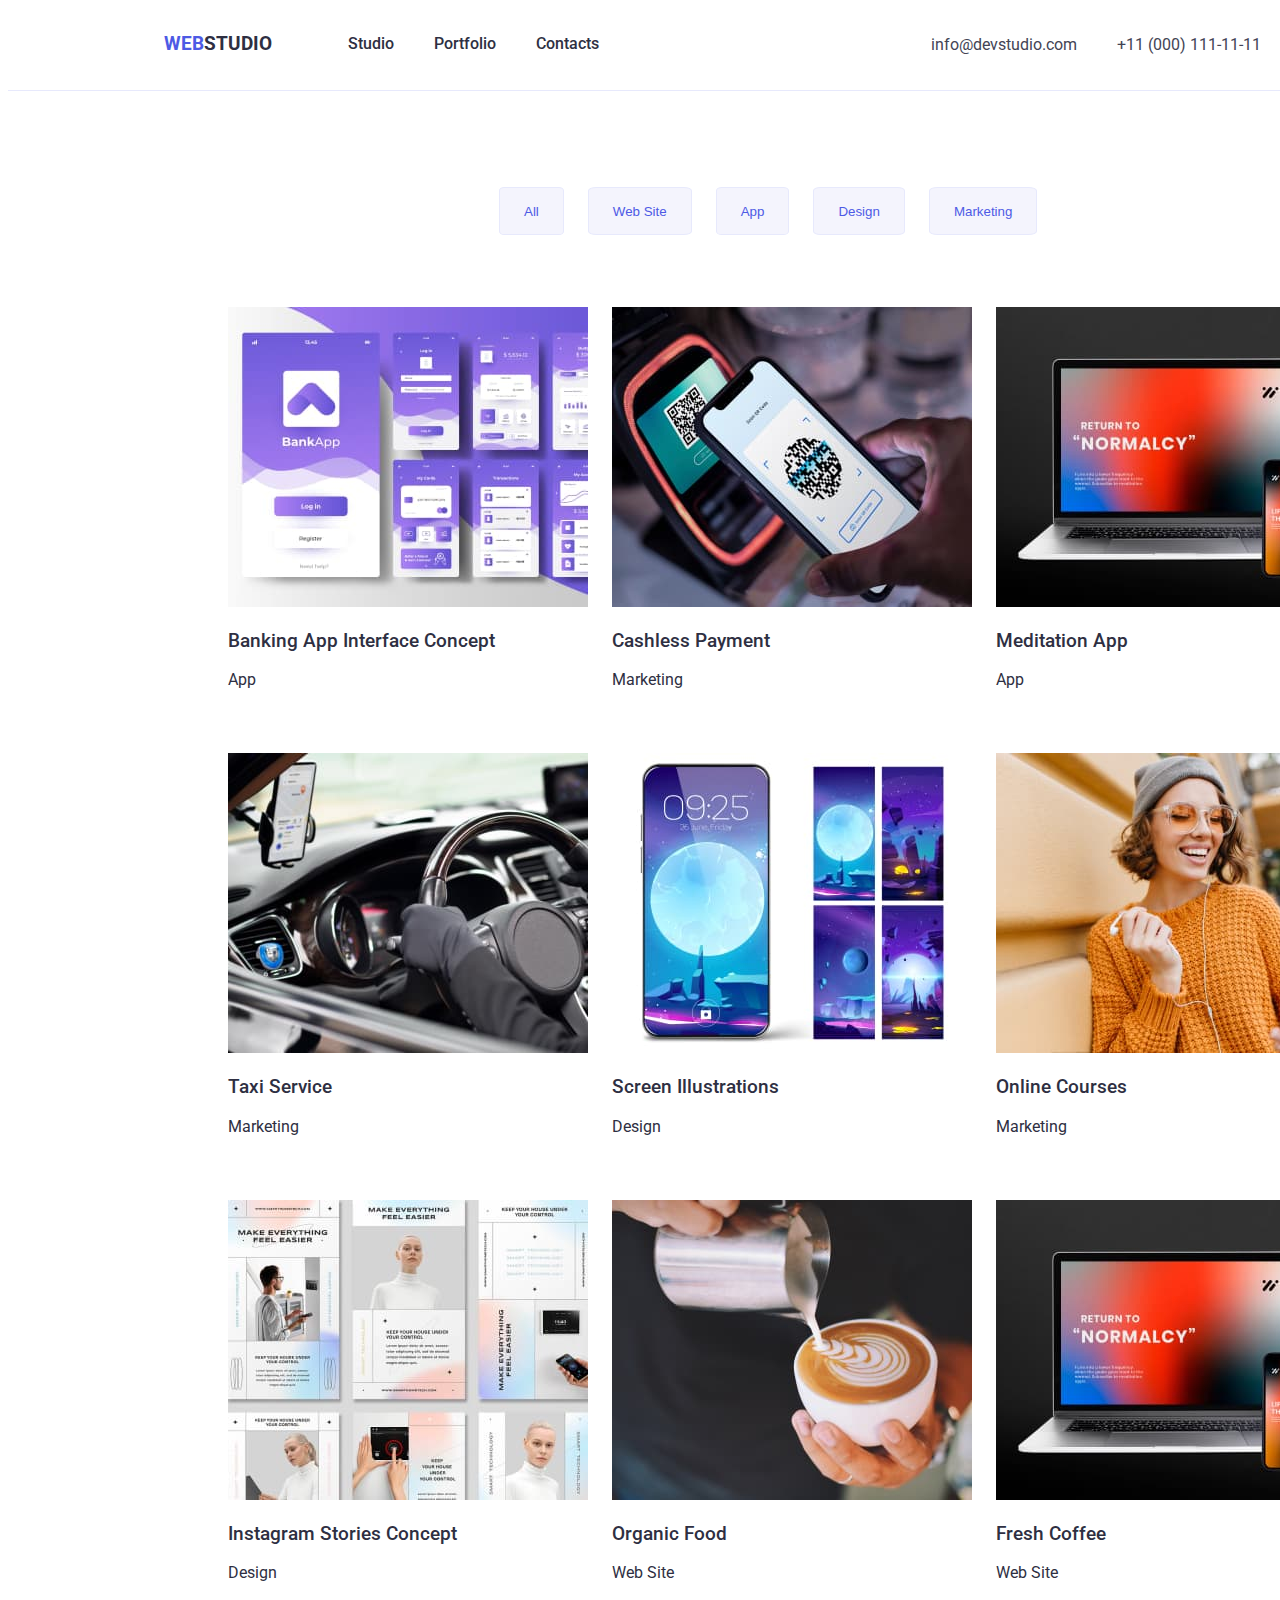
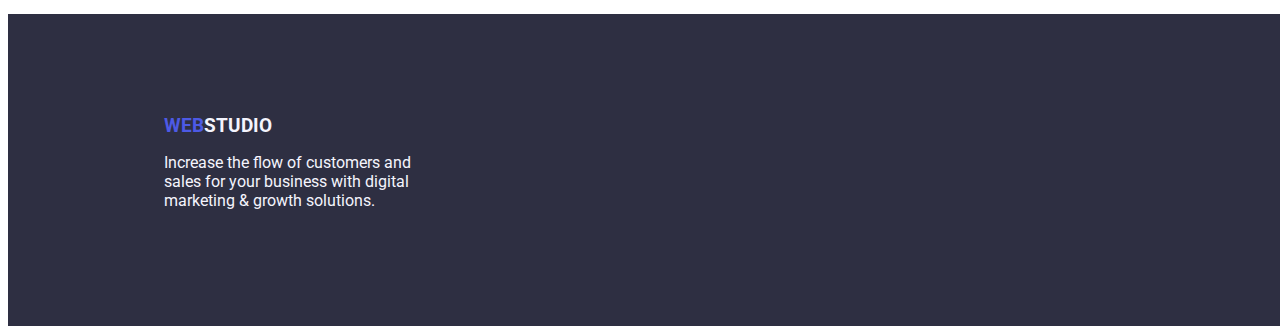
==== portfolio.html @ 5069da76 "Implemented markup of portfolio page" ====
<!DOCTYPE html>
<html lang="en">

<head>
    <meta charset="UTF-8">
    <meta name="viewport" content="width=device-width, initial-scale=1.0">
    <title>Document</title>
    <link rel="stylesheet" href="https://fonts.googleapis.com/css?family=Roboto:400,500,700|Raleway:800">
    <link rel="stylesheet" href="./css/styles.css" />
</head>

<body>
    <header>
        <nav>
            <a href="./index.html" class="logo">
                <span class="logo-prefix">WEB</span><span class="logo-suffix-header">STUDIO</span>
            </a>
            <ul class="medium-font navigation-links">
                <li><a href="./index.html">Studio</a></li>
                <li><a href="./portfolio.html">Portfolio</a></li>
                <li><a href="./index.html">Contacts</a></li>
            </ul>
        </nav>
        <address>
            <ul>
                <li><a href="mailto:info@devstudio.com">info@devstudio.com</a></li>
                <li><a href="tel:+110001111111">+11 (000) 111-11-11</a></li>
            </ul>
        </address>
    </header>

    <main>
        <ul class="filter">
            <li><button type="button" class="filter-item">All</button></li>
            <li><button type="button" class="filter-item">Web Site</button></li>
            <li><button type="button" class="filter-item">App</button></li>
            <li><button type="button" class="filter-item">Design</button></li>
            <li><button type="button" class="filter-item">Marketing</button></li>
        </ul>
        
        <ul class="filter-category">
            <li class="filter-category-item">
                <img src="./images/banking-app-interface.jpg" width="360" height="300" alt="Banking App Interface Concept">
                <h3 class="medium-font">Banking App Interface Concept</h3>
                <p>App</p>
            </li>
            <li class="filter-category-item">
                <img src="./images/cashless-payment.jpg" width="360" height="300" alt="Cashless Payment">
                <h3 class="medium-font">Cashless Payment</h3>
                <p>Marketing</p>
            </li>
            <li class="filter-category-item">
                <img src="./images/mediation-app.jpg" width="360" height="300" alt="Meditation App">
                <h3 class="medium-font">Meditation App</h3>
                <p>App</p>
            </li>
        </ul>

        <ul class="filter-category">
            <li class="filter-category-item">
                <img src="./images/taxi-service.jpg" width="360" height="300" alt="Taxi Service">
                <h3 class="medium-font">Taxi Service</h3>
                <p>Marketing</p>
            </li>
            <li class="filter-category-item">
                <img src="./images/screen-illustrations.jpg" width="360" height="300" alt="Screen Illustrations">
                <h3 class="medium-font">Screen Illustrations</h3>
                <p>Design</p>
            </li>
            <li class="filter-category-item">
                <img src="./images/onlince-courses.jpg" width="360" height="300" alt="Online Courses">
                <h3 class="medium-font">Online Courses</h3>
                <p>Marketing</p>
            </li>
        </ul>

        <ul class="filter-category">
            <li class="filter-category-item">
                <img src="./images/instagram-stories-concept.jpg" width="360" height="300" alt="Instagram Stories Concept">
                <h3 class="medium-font">Instagram Stories Concept</h3>
                <p>Design</p>
            </li>
            <li class="filter-category-item">
                <img src="./images/organoc-food.jpg" width="360" height="300" alt="Organic Food">
                <h3 class="medium-font">Organic Food</h3>
                <p>Web Site</p>
            </li>
            <li class="filter-category-item">
                <img src="./images/mediation-app.jpg" width="360" height="300" alt="Fresh Coffee">
                <h3 class="medium-font">Fresh Coffee</h3>
                <p>Web Site</p>
            </li>
        </ul>
    </main>

    <footer>
        <div class="footer-logo-container">
            <a href="./index.html" class="logo">
                <span class="logo-prefix">WEB</span><span class="logo-suffix-footer">STUDIO</span>
            </a>
            <p class="footer-text">Increase the flow of customers and sales for your business with digital marketing &amp; growth solutions.
            </p>
        </div>
    </footer>
</body>

</html>
---- css/styles.css ----
:root {
    --logo-prefix-color: #4D5AE5;
    --navy-blue: #2E2F42;
    --text-decoration: none;
    --main-footer-text-color: #F4F4FD;
 }
 
 body {
     font-family: 'Roboto', sans-serif;
     color: var(--navy-blue);
     width: 1440px;
     /* Default to Roboto Regular */
 }

 header {
    display: flex;
    justify-content: left;
    /* Aligns items with space in between */
    align-items: center;
    border-bottom: 1px solid #E7E9FC;
    /* Thick bottom border with color */
    padding-bottom: 10px;
}

footer {
    display: flex;
    justify-content: left;
    align-items: center;
    background-color: #2E2F42;
    height: 312px;
}

a {
    text-decoration: var(--text-decoration);
}

nav {
    display: flex;
    align-items: center;
    line-height: 72px;
}

ul {
    list-style-type: none;
}

nav ul {
    display: flex;
    list-style-type: none;
    margin: 0;
    flex-direction: row;
    padding: 0;
}

nav ul li, address ul li {
    margin-right: 40px;
    /* Adjust spacing between list items */
}

header address {
    display: flex;
    align-items: center;
    margin-left: 252px;
}

header address ul {
    display: flex;
    flex-direction: row;
    list-style-type: none;
}

header address ul a {
    color: #434455;
    font-style: normal;
}

.navigation-links a {
    color: var(--navy-blue);
}

 .bold-font {
     font-weight: bold;
 }

 .medium-font {
     font-weight: 500;
     /* Medium weight */
 }

 .raleway-font {
     font-family: 'Raleway', sans-serif;
     font-weight: 800;
     /* ExtraBold weight */
 }

 header .logo {
    margin-left: 156px;
    margin-right: 76px;
 }

 .logo {
    display: inline-block;
    text-decoration: none;
    color: #000;
    /* Assuming black color for the logo text */
    display: flex;
    align-items: center;
    /* Align items vertically in the center */
 }

.logo-prefix {
    font-weight: bold;
    font-size: 1.2em;
    color: var(--logo-prefix-color);
}

.logo-suffix-header {
    font-weight: bold;
    font-size: 1.2em;
    color: var(--navy-blue);
}

.logo-suffix-footer {
    font-weight: bold;
    font-size: 1.2em;
    color: var(--main-footer-text-color);
}

.footer-text {
    color: var(--main-footer-text-color);
}

.footer-logo-container {
    margin-left: 156px;
    margin-right: 76px;
    width: 264px;
    background-color: #f0f0f0;
    text-align: center;
    background-color: inherit;
}

.footer-logo-container p {
    text-align: left;
}

.filter {
    margin-top: 96px;
    margin-left: 427px;
    margin-bottom: 72px;
    /* margin-bottom: ; */
    display: flex;
}

.filter-item {
    color: #4D5AE5;
    background-color: #F4F4FD;
    height: 48px;
    padding-top: 12px;
    padding-bottom: 12px;
    padding-left: 24px;
    padding-right: 24px;
    border: 1px solid #E7E9FC;
    margin-left: 24px;
    border-radius: 8%;
}

.filter-item:hover {
    color: #FFFFFF;
    background-color: #404BBF;
}

.filter-category {
    margin-top: 48px;
    margin-left: 156px;
    display: flex;
}

.filter-category-item {
    margin-left: 24px;
    /* display: flex; */
}
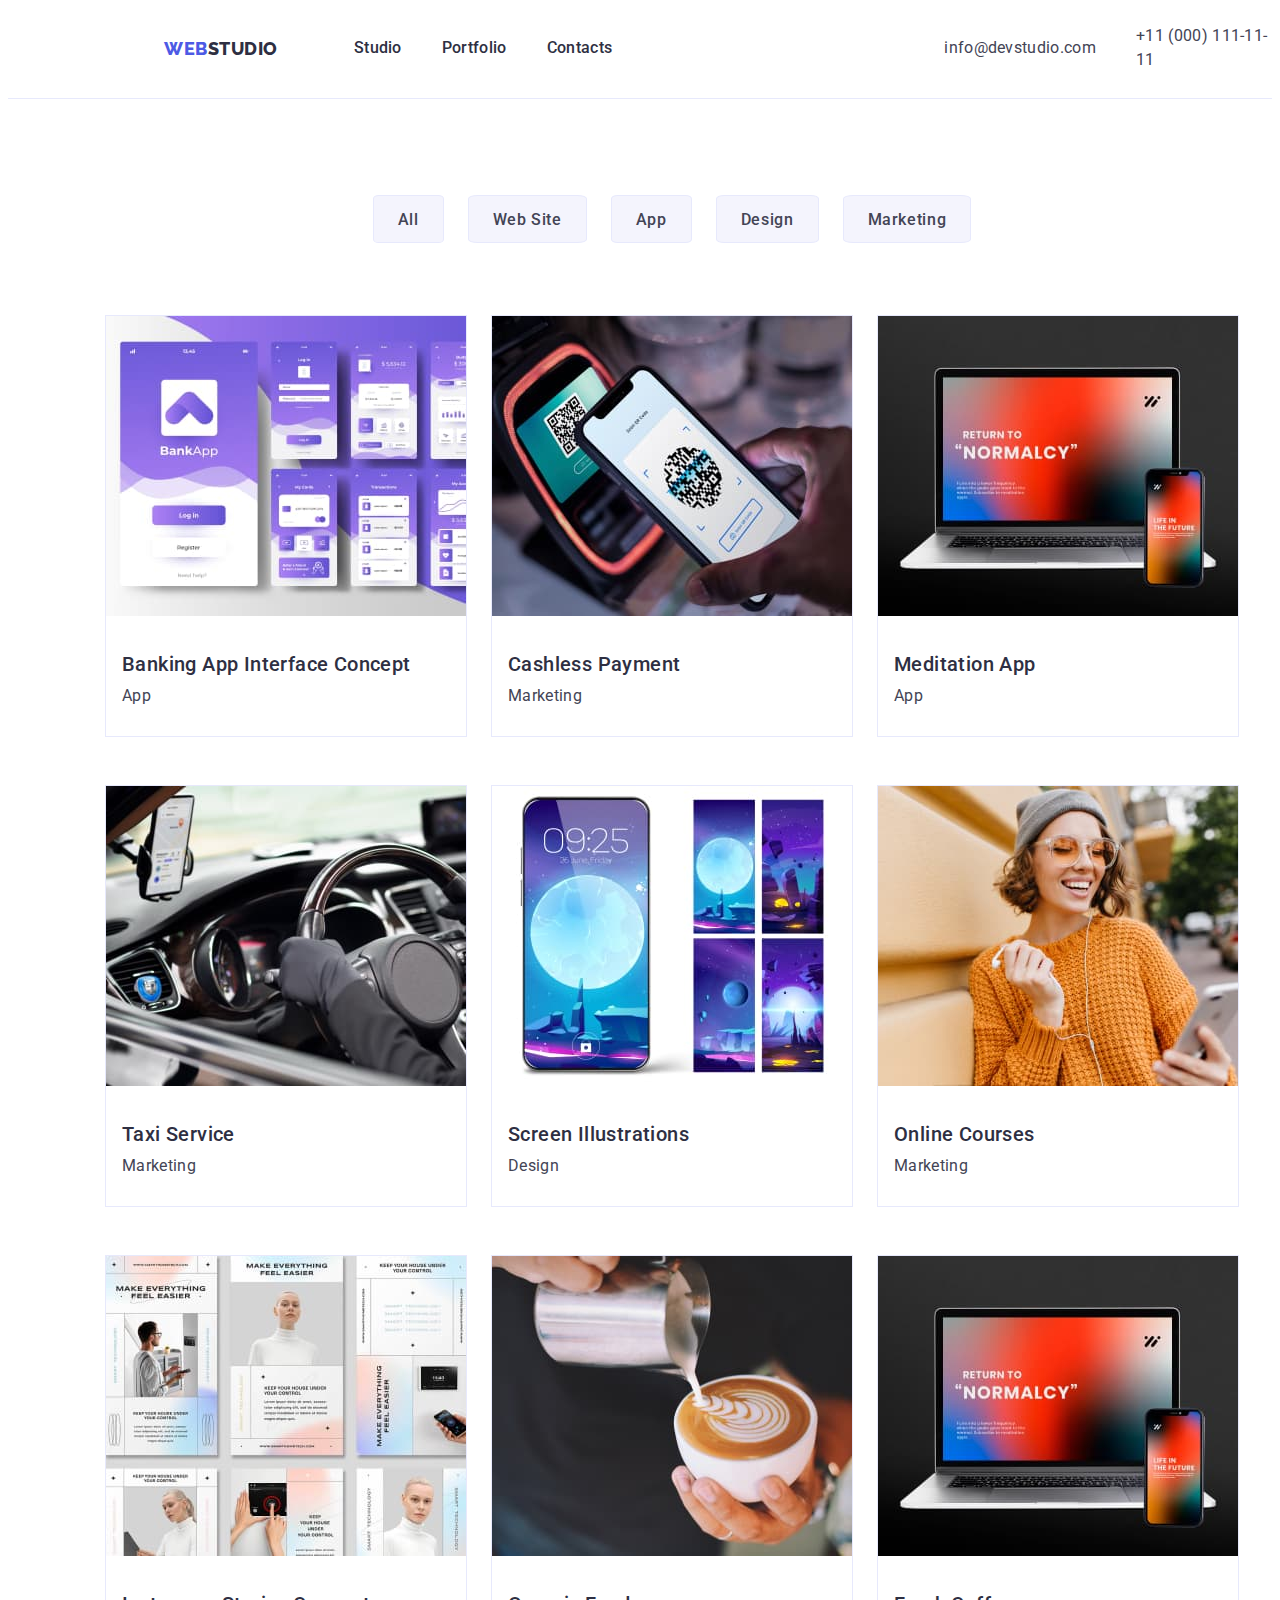
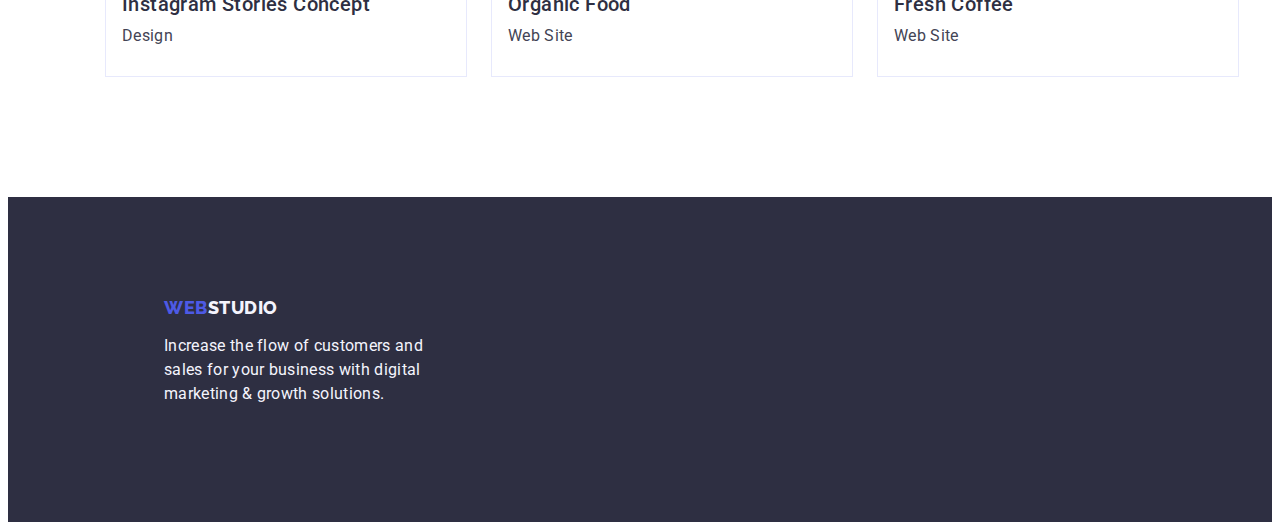
==== commit df11586b: "Fixes after code review" ====
--- a/portfolio.html
+++ b/portfolio.html
@@ -4,99 +4,105 @@
 <head>
     <meta charset="UTF-8">
     <meta name="viewport" content="width=device-width, initial-scale=1.0">
-    <title>Document</title>
-    <link rel="stylesheet" href="https://fonts.googleapis.com/css?family=Roboto:400,500,700|Raleway:800">
+    <title>Portfolio</title>
+    <link rel="preconnect" href="https://fonts.googleapis.com">
+    <link rel="preconnect" href="https://fonts.gstatic.com" crossorigin>
+    <link href="https://fonts.googleapis.com/css2?family=Raleway:wght@800&family=Roboto:wght@400;500;700&display=swap"
+        rel="stylesheet">
     <link rel="stylesheet" href="./css/styles.css" />
 </head>
 
 <body>
-    <header>
-        <nav>
+    <header class="header-container">
+        <nav class="navigation-section">
             <a href="./index.html" class="logo">
-                <span class="logo-prefix">WEB</span><span class="logo-suffix-header">STUDIO</span>
+                WEB<span class="logo-suffix-header">STUDIO</span>
             </a>
-            <ul class="medium-font navigation-links">
-                <li><a href="./index.html">Studio</a></li>
-                <li><a href="./portfolio.html">Portfolio</a></li>
-                <li><a href="./index.html">Contacts</a></li>
+            <ul class="list navigation-list">
+                <li><a href="./index.html" class="navigation-link">Studio</a></li>
+                <li><a href="./portfolio.html" class="navigation-link">Portfolio</a></li>
+                <li><a href="./index.html" class="navigation-link">Contacts</a></li>
             </ul>
         </nav>
-        <address>
-            <ul>
-                <li><a href="mailto:info@devstudio.com">info@devstudio.com</a></li>
-                <li><a href="tel:+110001111111">+11 (000) 111-11-11</a></li>
+        <address class="address-section">
+            <ul class="list address-section-list">
+                <li><a href="mailto:info@devstudio.com" class="address-item">info@devstudio.com</a></li>
+                <li><a href="tel:+110001111111" class="address-item">+11 (000) 111-11-11</a></li>
             </ul>
         </address>
     </header>
 
     <main>
-        <ul class="filter">
-            <li><button type="button" class="filter-item">All</button></li>
-            <li><button type="button" class="filter-item">Web Site</button></li>
-            <li><button type="button" class="filter-item">App</button></li>
-            <li><button type="button" class="filter-item">Design</button></li>
-            <li><button type="button" class="filter-item">Marketing</button></li>
-        </ul>
-        
-        <ul class="filter-category">
-            <li class="filter-category-item">
-                <img src="./images/banking-app-interface.jpg" width="360" height="300" alt="Banking App Interface Concept">
-                <h3 class="medium-font">Banking App Interface Concept</h3>
-                <p>App</p>
-            </li>
-            <li class="filter-category-item">
-                <img src="./images/cashless-payment.jpg" width="360" height="300" alt="Cashless Payment">
-                <h3 class="medium-font">Cashless Payment</h3>
-                <p>Marketing</p>
-            </li>
-            <li class="filter-category-item">
-                <img src="./images/mediation-app.jpg" width="360" height="300" alt="Meditation App">
-                <h3 class="medium-font">Meditation App</h3>
-                <p>App</p>
-            </li>
-        </ul>
-
-        <ul class="filter-category">
-            <li class="filter-category-item">
-                <img src="./images/taxi-service.jpg" width="360" height="300" alt="Taxi Service">
-                <h3 class="medium-font">Taxi Service</h3>
-                <p>Marketing</p>
-            </li>
-            <li class="filter-category-item">
-                <img src="./images/screen-illustrations.jpg" width="360" height="300" alt="Screen Illustrations">
-                <h3 class="medium-font">Screen Illustrations</h3>
-                <p>Design</p>
-            </li>
-            <li class="filter-category-item">
-                <img src="./images/onlince-courses.jpg" width="360" height="300" alt="Online Courses">
-                <h3 class="medium-font">Online Courses</h3>
-                <p>Marketing</p>
-            </li>
-        </ul>
-
-        <ul class="filter-category">
-            <li class="filter-category-item">
-                <img src="./images/instagram-stories-concept.jpg" width="360" height="300" alt="Instagram Stories Concept">
-                <h3 class="medium-font">Instagram Stories Concept</h3>
-                <p>Design</p>
-            </li>
-            <li class="filter-category-item">
-                <img src="./images/organoc-food.jpg" width="360" height="300" alt="Organic Food">
-                <h3 class="medium-font">Organic Food</h3>
-                <p>Web Site</p>
-            </li>
-            <li class="filter-category-item">
-                <img src="./images/mediation-app.jpg" width="360" height="300" alt="Fresh Coffee">
-                <h3 class="medium-font">Fresh Coffee</h3>
-                <p>Web Site</p>
-            </li>
-        </ul>
+        <section class="section-container">
+            <h1 class="hidden-element">Portfolio projects</h1>
+            <ul class="list filter">
+                <li><button type="button" class="filter-item">All</button></li>
+                <li><button type="button" class="filter-item">Web Site</button></li>
+                <li><button type="button" class="filter-item">App</button></li>
+                <li><button type="button" class="filter-item">Design</button></li>
+                <li><button type="button" class="filter-item">Marketing</button></li>
+            </ul>
+            
+            <ul class="list filter-category">
+                <li class="list-item filter-category-list-item">
+                    <img src="./images/portfolio/banking-app-interface.jpg" width="360" height="300" alt="Banking App Interface Concept">
+                    <h2 class="filter-item-title">Banking App Interface Concept</h2>
+                    <p class="filter-item-description">App</p>
+                </li>
+                <li class="list-item filter-category-list-item">
+                    <img src="./images/portfolio/cashless-payment.jpg" width="360" height="300" alt="Cashless Payment">
+                    <h2 class="filter-item-title">Cashless Payment</h2>
+                    <p class="filter-item-description">Marketing</p>
+                </li>
+                <li class="list-item filter-category-list-item">
+                    <img src="./images/portfolio/mediation-app.jpg" width="360" height="300" alt="Meditation App">
+                    <h2 class="filter-item-title">Meditation App</h2>
+                    <p class="filter-item-description">App</p>
+                </li>
+            </ul>
+            
+            <ul class="list filter-category">
+                <li class="list-item filter-category-list-item">
+                    <img src="./images/portfolio/taxi-service.jpg" width="360" height="300" alt="Taxi Service">
+                    <h2 class="filter-item-title">Taxi Service</h2>
+                    <p class="filter-item-description">Marketing</p>
+                </li>
+                <li class="list-item filter-category-list-item">
+                    <img src="./images/portfolio/screen-illustrations.jpg" width="360" height="300" alt="Screen Illustrations">
+                    <h2 class="filter-item-title">Screen Illustrations</h2>
+                    <p class="filter-item-description">Design</p>
+                </li>
+                <li class="list-item filter-category-list-item">
+                    <img src="./images/portfolio/onlince-courses.jpg" width="360" height="300" alt="Online Courses">
+                    <h2 class="filter-item-title">Online Courses</h2>
+                    <p class="filter-item-description">Marketing</p>
+                </li>
+            </ul>
+            
+            <ul class="list filter-category">
+                <li class="list-item filter-category-list-item">
+                    <img src="./images/portfolio/instagram-stories-concept.jpg" width="360" height="300" alt="Instagram Stories Concept">
+                    <h2 class="filter-item-title">Instagram Stories Concept</h2>
+                    <p class="filter-item-description">Design</p>
+                </li>
+                <li class="list-item filter-category-list-item">
+                    <img src="./images/portfolio/organoc-food.jpg" width="360" height="300" alt="Organic Food">
+                    <h2 class="filter-item-title">Organic Food</h2>
+                    <p class="filter-item-description">Web Site</p>
+                </li>
+                <li class="list-item filter-category-list-item">
+                    <img src="./images/portfolio/mediation-app.jpg" width="360" height="300" alt="Fresh Coffee">
+                    <h2 class="filter-item-title">Fresh Coffee</h2>
+                    <p class="filter-item-description">Web Site</p>
+                </li>
+            </ul>
+        </section>
     </main>
 
-    <footer>
+    <footer class="footer-container">
         <div class="footer-logo-container">
             <a href="./index.html" class="logo">
-                <span class="logo-prefix">WEB</span><span class="logo-suffix-footer">STUDIO</span>
+                WEB<span class="logo-suffix-footer">STUDIO</span>
             </a>
             <p class="footer-text">Increase the flow of customers and sales for your business with digital marketing &amp; growth solutions.
             </p>
--- a/css/styles.css
+++ b/css/styles.css
@@ -1,181 +1,282 @@
- :root {
-    --logo-prefix-color: #4D5AE5;
-    --navy-blue: #2E2F42;
-    --text-decoration: none;
-    --main-footer-text-color: #F4F4FD;
- }
- 
- body {
-     font-family: 'Roboto', sans-serif;
-     color: var(--navy-blue);
-     width: 1440px;
-     /* Default to Roboto Regular */
- }
-
- header {
-    display: flex;
-    justify-content: left;
-    /* Aligns items with space in between */
-    align-items: center;
-    border-bottom: 1px solid #E7E9FC;
-    /* Thick bottom border with color */
-    padding-bottom: 10px;
-}
-
-footer {
-    display: flex;
-    justify-content: left;
-    align-items: center;
-    background-color: #2E2F42;
-    height: 312px;
-}
-
-a {
-    text-decoration: var(--text-decoration);
-}
-
-nav {
-    display: flex;
-    align-items: center;
-    line-height: 72px;
-}
-
-ul {
-    list-style-type: none;
-}
-
-nav ul {
-    display: flex;
-    list-style-type: none;
-    margin: 0;
-    flex-direction: row;
-    padding: 0;
-}
-
-nav ul li, address ul li {
-    margin-right: 40px;
-    /* Adjust spacing between list items */
-}
-
-header address {
-    display: flex;
-    align-items: center;
-    margin-left: 252px;
-}
-
-header address ul {
-    display: flex;
-    flex-direction: row;
-    list-style-type: none;
-}
-
-header address ul a {
-    color: #434455;
-    font-style: normal;
-}
-
-.navigation-links a {
-    color: var(--navy-blue);
-}
-
- .bold-font {
-     font-weight: bold;
- }
-
- .medium-font {
-     font-weight: 500;
-     /* Medium weight */
- }
-
- .raleway-font {
-     font-family: 'Raleway', sans-serif;
-     font-weight: 800;
-     /* ExtraBold weight */
- }
-
- header .logo {
-    margin-left: 156px;
-    margin-right: 76px;
- }
-
- .logo {
-    display: inline-block;
-    text-decoration: none;
-    color: #000;
-    /* Assuming black color for the logo text */
-    display: flex;
-    align-items: center;
-    /* Align items vertically in the center */
- }
-
-.logo-prefix {
-    font-weight: bold;
-    font-size: 1.2em;
-    color: var(--logo-prefix-color);
+:root {
+  --iris: #4d5ae5;
+  --navy-blue: #2e2f42;
+  --text-decoration: none;
+  --cloud: #f4f4fd;
+  --slate: #434455;
+  --white: #fff;
+}
+
+body {
+  font-family: "Roboto", sans-serif;
+  color: var(--navy-blue);
+}
+
+h1,
+h2,
+h3 {
+  margin: 0 auto;
+}
+
+.header-container {
+  display: flex;
+  justify-content: left;
+  align-items: center;
+  border-bottom: 1px solid #e7e9fc;
+  padding-bottom: 10px;
+}
+
+.footer-container {
+  display: flex;
+  justify-content: left;
+  align-items: center;
+  background-color: var(--navy-blue);
+}
+
+.navigation-section {
+  display: flex;
+  align-items: center;
+  line-height: 72px;
+}
+
+.address-section {
+  display: flex;
+  align-items: center;
+  margin-left: 252px;
+}
+
+.address-item {
+  font: 400 16px / 1.5 "Roboto", sans-serif;
+  letter-spacing: 0.02em;
+  color: var(--slate);
+  text-decoration: var(--text-decoration);
+  margin-right: 40px;
+}
+
+.navigation-list {
+  margin: 0;
+  flex-direction: row;
+  padding: 0;
+}
+
+.navigation-link {
+  font: 500 16px / 1.5 "Roboto", sans-serif;
+  letter-spacing: 0.02em;
+  color: var(--navy-blue);
+  text-decoration: var(--text-decoration);
+  margin-right: 40px;
+}
+
+.bold-font {
+  font-weight: bold;
+}
+
+.raleway-font {
+  font-family: "Raleway", sans-serif;
+  font-weight: 800;
+}
+
+.header-container .logo {
+  margin-left: 156px;
+  margin-right: 76px;
+}
+
+.logo {
+  font: 800 18px / 1.16667 "Raleway", sans-serif;
+  letter-spacing: 0.03em;
+  text-transform: uppercase;
+  text-decoration: none;
+  color: var(--iris);
+  display: flex;
+  align-items: center;
+  justify-content: flex-start;
+  flex-direction: row;
+  gap: 0px;
 }
 
 .logo-suffix-header {
-    font-weight: bold;
-    font-size: 1.2em;
-    color: var(--navy-blue);
+  color: var(--navy-blue);
 }
 
 .logo-suffix-footer {
-    font-weight: bold;
-    font-size: 1.2em;
-    color: var(--main-footer-text-color);
+  color: var(--cloud);
 }
 
 .footer-text {
-    color: var(--main-footer-text-color);
+  font: 400 16px / 1.5 "Roboto", sans-serif;
+  letter-spacing: 0.02em;
+  color: var(--cloud);
+  text-align: left;
 }
 
 .footer-logo-container {
-    margin-left: 156px;
-    margin-right: 76px;
-    width: 264px;
-    background-color: #f0f0f0;
-    text-align: center;
-    background-color: inherit;
-}
-
-.footer-logo-container p {
-    text-align: left;
+  margin-left: 156px;
+  margin-right: 76px;
+  margin-top: 100px;
+  margin-bottom: 100px;
+  width: 264px;
+  background-color: #f0f0f0;
+  text-align: center;
+  background-color: inherit;
 }
 
 .filter {
-    margin-top: 96px;
-    margin-left: 427px;
-    margin-bottom: 72px;
-    /* margin-bottom: ; */
-    display: flex;
+  display: flex;
+  list-style-type: none;
+  margin-top: 96px;
+  margin-bottom: 72px;
 }
 
 .filter-item {
-    color: #4D5AE5;
-    background-color: #F4F4FD;
-    height: 48px;
-    padding-top: 12px;
-    padding-bottom: 12px;
-    padding-left: 24px;
-    padding-right: 24px;
-    border: 1px solid #E7E9FC;
-    margin-left: 24px;
-    border-radius: 8%;
+  font: 500 16px / 1.5 "Roboto", sans-serif;
+  letter-spacing: 0.04em;
+  text-align: center;
+  color: var(--slate);
+  background-color: var(--cloud);
+  height: 48px;
+  padding-top: 12px;
+  padding-bottom: 12px;
+  padding-left: 24px;
+  padding-right: 24px;
+  border: 1px solid #e7e9fc;
+  margin-left: 24px;
+  border-radius: 8%;
+}
+
+.filter-item-title {
+  font: 500 20px / 1.2 "Roboto", sans-serif;
+  letter-spacing: 0.02em;
+  color: var(--navy-blue);
+  margin-top: 32px;
+  margin-left: 16px;
+}
+
+.filter-item-description {
+  font: 400 16px / 1.5 "Roboto", sans-serif;
+  letter-spacing: 0.02em;
+  color: var(--slate);
+  margin-top: 8px;
+  margin-left: 16px;
+  margin-bottom: 32px;
 }
 
 .filter-item:hover {
-    color: #FFFFFF;
-    background-color: #404BBF;
+  color: #ffffff;
+  box-shadow: 0 2px 2px 0 rgba(0, 0, 0, 0.12), 0 2px 1px 0 rgba(0, 0, 0, 0.08),
+    0 3px 1px 0 rgba(0, 0, 0, 0.1);
+  background: #404bbf;
 }
 
 .filter-category {
-    margin-top: 48px;
-    margin-left: 156px;
-    display: flex;
-}
-
-.filter-category-item {
-    margin-left: 24px;
-    /* display: flex; */
-}+  margin-top: 48px;
+}
+
+.filter-category-list-item {
+  border: 1px solid #e7e9fc;
+  width: 360px;
+  height: 420px;
+}
+
+.list {
+  display: flex;
+  list-style-type: none;
+  flex-direction: row;
+  align-items: center;
+  justify-content: center;
+}
+
+.list-item {
+  margin-left: 24px;
+}
+
+.hidden-element {
+  display: none;
+}
+
+.order-section-container {
+  text-align: center;
+  background-color: var(--navy-blue);
+}
+
+.order-section-title {
+  display: block;
+  padding-top: 188px;
+  width: 496px;
+  font: 700 56px / 1.07143 "Roboto", sans-serif;
+  letter-spacing: 0.02em;
+  text-align: center;
+  color: var(--white);
+}
+
+.order-section-button {
+  margin-top: 48px;
+  margin-bottom: 188px;
+  border-radius: 4px;
+  padding: 16px 32px;
+  width: 169px;
+  height: 56px;
+  box-shadow: 0 4px 4px 0 rgba(0, 0, 0, 0.15);
+  background-color: var(--iris);
+  font: 500 16px / 1.5 "Roboto", sans-serif;
+  letter-spacing: 0.02em;
+  color: var(--white);
+}
+
+.section-container {
+  margin-bottom: 120px;
+}
+
+.differences-section-item {
+  width: 264px;
+  letter-spacing: 0.02em;
+}
+
+.section-item-title {
+  font: 500 20px / 1.2 "Roboto", sans-serif;
+  color: var(--navy-blue);
+}
+
+.section-item-description {
+  font: 400 16px / 1.5 "Roboto", sans-serif;
+  color: var(--slate);
+}
+
+.section-h2-title {
+  font: 700 36px / 1.11111 "Roboto", sans-serif;
+  letter-spacing: 0.02em;
+  text-transform: capitalize;
+  text-align: center;
+  color: var(--navy-blue);
+}
+
+.section-list {
+  margin-top: 72px;
+}
+
+.team-section-container {
+  padding: 120px 0;
+  background-color: var(--cloud);
+}
+
+.team-section-list-item {
+  box-shadow: 0 2px 1px 0 rgba(46, 47, 66, 0.08),
+    0 1px 1px 0 rgba(46, 47, 66, 0.16), 0 1px 6px 0 rgba(46, 47, 66, 0.08);
+  background-color: var(--white);
+  border-radius: 0 0 4px 4px;
+  width: 264px;
+  height: 380px;
+  text-align: center;
+}
+
+.team-section-photo-description-container {
+  padding: 31px 16px;
+}
+
+.team-section-item-title {
+  margin-top: 32px;
+}
+
+.team-section-item-description {
+  margin-top: 8px;
+  margin-bottom: 32px;
+}
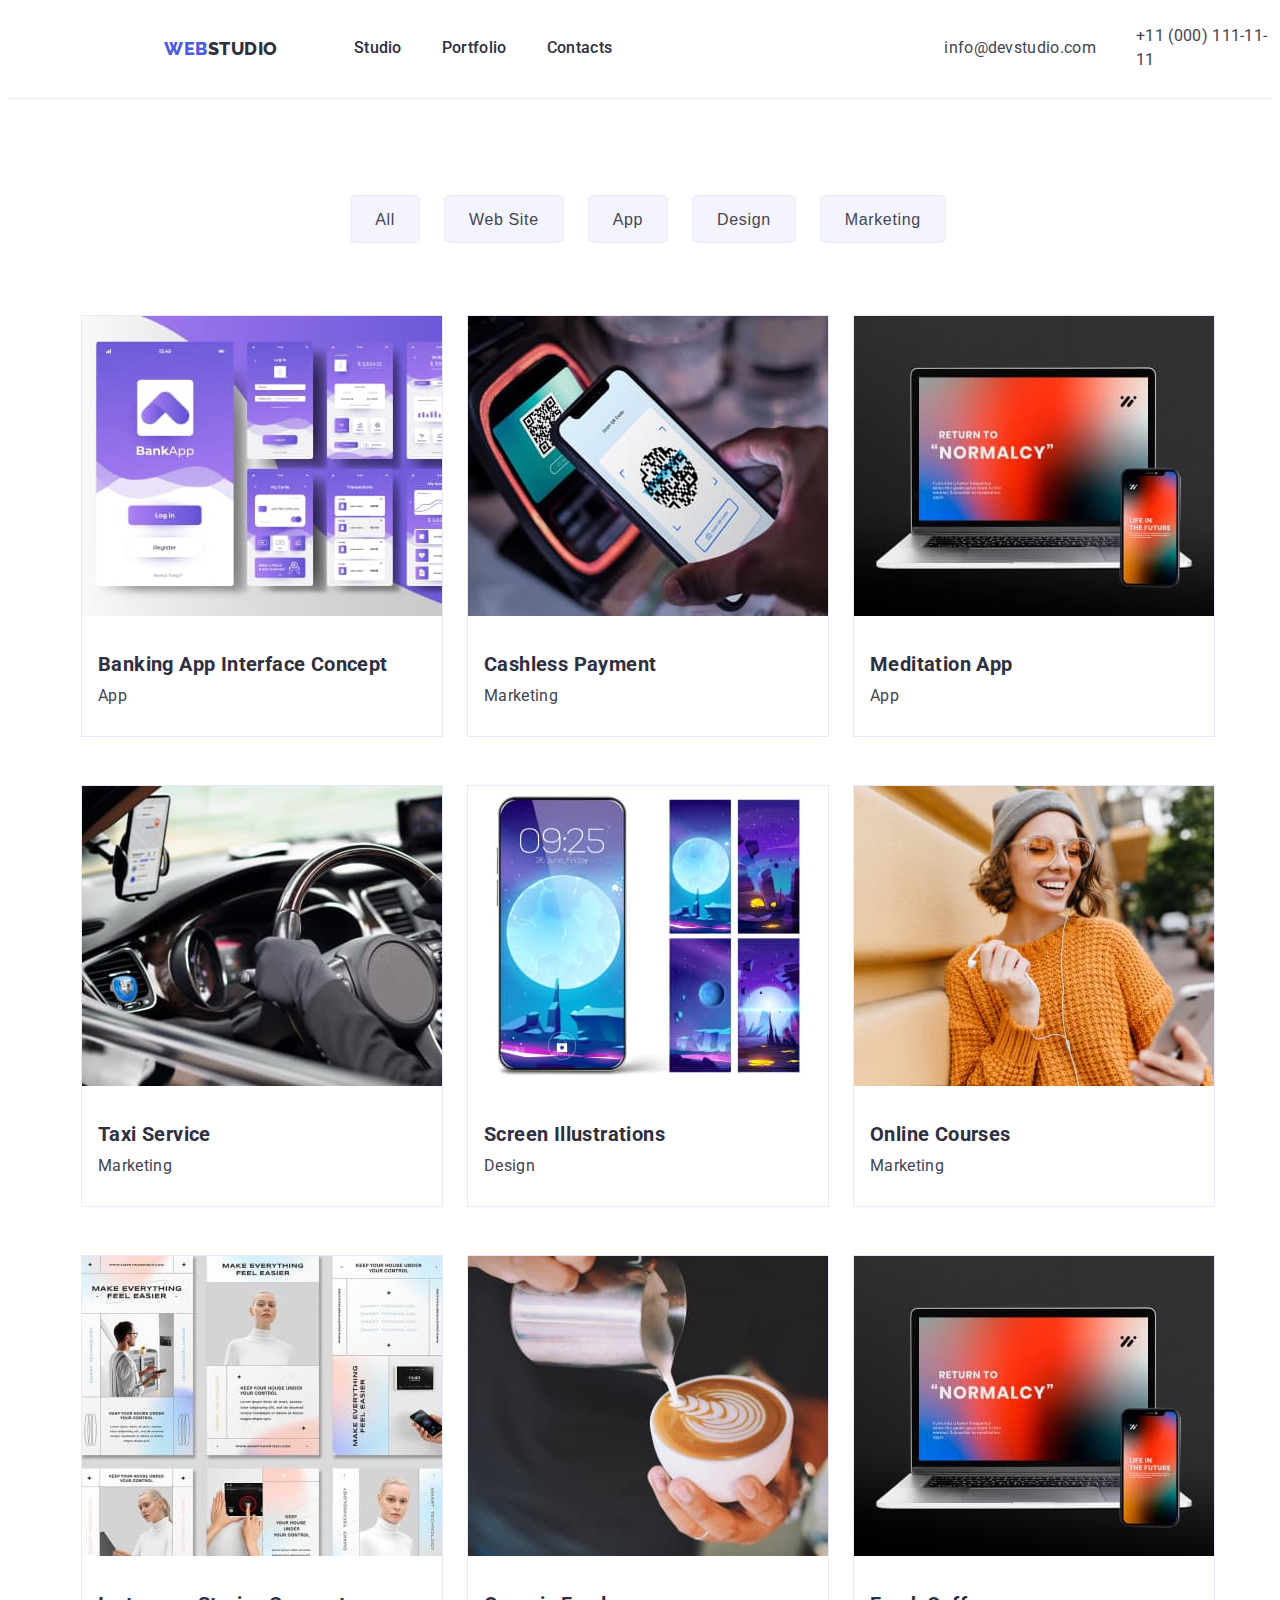
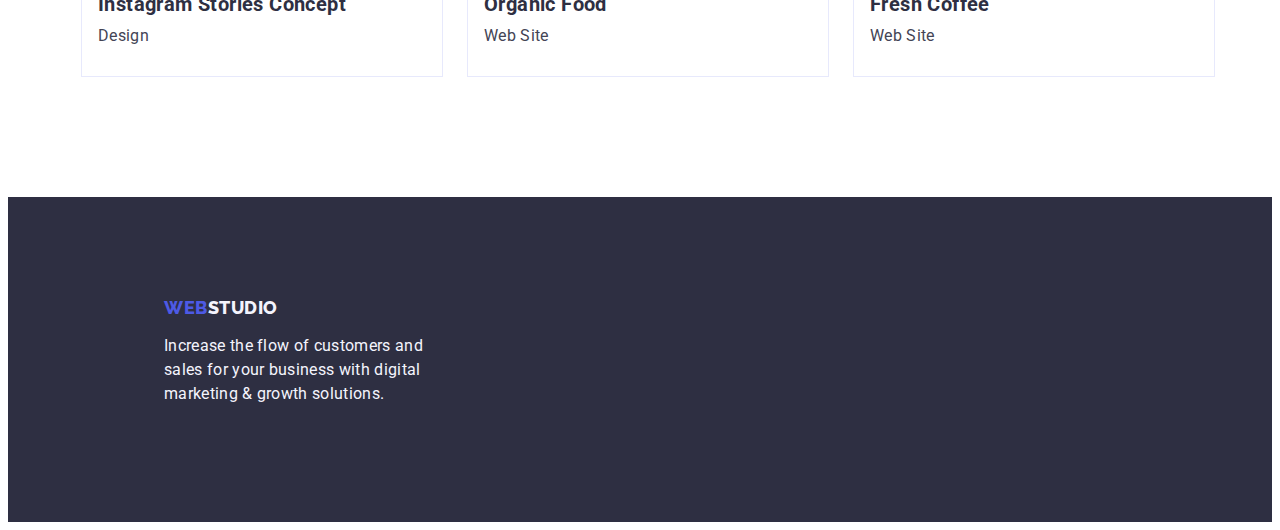
==== commit 17e16706: "Fixed review comment AGAIN" ====
--- a/portfolio.html
+++ b/portfolio.html
@@ -19,9 +19,9 @@
                 WEB<span class="logo-suffix-header">STUDIO</span>
             </a>
             <ul class="list navigation-list">
-                <li><a href="./index.html" class="navigation-link">Studio</a></li>
-                <li><a href="./portfolio.html" class="navigation-link">Portfolio</a></li>
-                <li><a href="./index.html" class="navigation-link">Contacts</a></li>
+                <li class="navigation-list-item"><a href="./index.html" class="navigation-link">Studio</a></li>
+                <li class="navigation-list-item"><a href="./portfolio.html" class="navigation-link">Portfolio</a></li>
+                <li class="navigation-list-item"><a href="./index.html" class="navigation-link">Contacts</a></li>
             </ul>
         </nav>
         <address class="address-section">
@@ -36,11 +36,11 @@
         <section class="section-container">
             <h1 class="hidden-element">Portfolio projects</h1>
             <ul class="list filter">
-                <li><button type="button" class="filter-item">All</button></li>
-                <li><button type="button" class="filter-item">Web Site</button></li>
-                <li><button type="button" class="filter-item">App</button></li>
-                <li><button type="button" class="filter-item">Design</button></li>
-                <li><button type="button" class="filter-item">Marketing</button></li>
+                <li class="filter-list-item"><button type="button" class="filter-item">All</button></li>
+                <li class="filter-list-item"><button type="button" class="filter-item">Web Site</button></li>
+                <li class="filter-list-item"><button type="button" class="filter-item">App</button></li>
+                <li class="filter-list-item"><button type="button" class="filter-item">Design</button></li>
+                <li class="filter-list-item"><button type="button" class="filter-item">Marketing</button></li>
             </ul>
             
             <ul class="list filter-category">
--- a/css/styles.css
+++ b/css/styles.css
@@ -59,12 +59,21 @@
   padding: 0;
 }
 
+.navigation-list-item {
+  margin-right: 40px;
+}
+
 .navigation-link {
-  font: 500 16px / 1.5 "Roboto", sans-serif;
+  font-weight: 500;
+  font-size: 16px;
+  line-height: 1.5;
   letter-spacing: 0.02em;
   color: var(--navy-blue);
   text-decoration: var(--text-decoration);
-  margin-right: 40px;
+}
+
+.navigation-link:hover, .address-item:hover, .navigation-link:focus, .address-item:focus {
+  color: var(--iris);
 }
 
 .bold-font {
@@ -103,7 +112,8 @@
 }
 
 .footer-text {
-  font: 400 16px / 1.5 "Roboto", sans-serif;
+  font-size: 16px;
+  line-height: 1.5;
   letter-spacing: 0.02em;
   color: var(--cloud);
   text-align: left;
@@ -127,8 +137,14 @@
   margin-bottom: 72px;
 }
 
+.filter-list-item {
+  margin-right: 24px;
+}
+
 .filter-item {
-  font: 500 16px / 1.5 "Roboto", sans-serif;
+  font-weight: 500;
+  font-size: 16px;
+  line-height: 1.5;
   letter-spacing: 0.04em;
   text-align: center;
   color: var(--slate);
@@ -139,12 +155,12 @@
   padding-left: 24px;
   padding-right: 24px;
   border: 1px solid #e7e9fc;
-  margin-left: 24px;
   border-radius: 8%;
 }
 
 .filter-item-title {
-  font: 500 20px / 1.2 "Roboto", sans-serif;
+  font-size: 20px;
+  line-height: 1.2;
   letter-spacing: 0.02em;
   color: var(--navy-blue);
   margin-top: 32px;
@@ -152,7 +168,9 @@
 }
 
 .filter-item-description {
-  font: 400 16px / 1.5 "Roboto", sans-serif;
+  font-weight: 400;
+  font-size: 16px;
+  line-height: 1.5;
   letter-spacing: 0.02em;
   color: var(--slate);
   margin-top: 8px;
@@ -186,7 +204,7 @@
 }
 
 .list-item {
-  margin-left: 24px;
+  margin-right: 24px;
 }
 
 .hidden-element {
@@ -202,13 +220,15 @@
   display: block;
   padding-top: 188px;
   width: 496px;
-  font: 700 56px / 1.07143 "Roboto", sans-serif;
+  font-size: 56px;
+  line-height: 1.07143;
   letter-spacing: 0.02em;
   text-align: center;
   color: var(--white);
 }
 
 .order-section-button {
+  font: 500 16px / 1.5 "Roboto", sans-serif;
   margin-top: 48px;
   margin-bottom: 188px;
   border-radius: 4px;
@@ -217,7 +237,6 @@
   height: 56px;
   box-shadow: 0 4px 4px 0 rgba(0, 0, 0, 0.15);
   background-color: var(--iris);
-  font: 500 16px / 1.5 "Roboto", sans-serif;
   letter-spacing: 0.02em;
   color: var(--white);
 }
@@ -232,17 +251,21 @@
 }
 
 .section-item-title {
-  font: 500 20px / 1.2 "Roboto", sans-serif;
+  font-size: 20px;
+  line-height: 1.2;
   color: var(--navy-blue);
 }
 
 .section-item-description {
-  font: 400 16px / 1.5 "Roboto", sans-serif;
+  font-weight: 400;
+  font-size: 16px;
+  line-height: 1.5;
   color: var(--slate);
 }
 
 .section-h2-title {
-  font: 700 36px / 1.11111 "Roboto", sans-serif;
+  font-size: 36px;
+  line-height: 1.11111;
   letter-spacing: 0.02em;
   text-transform: capitalize;
   text-align: center;
